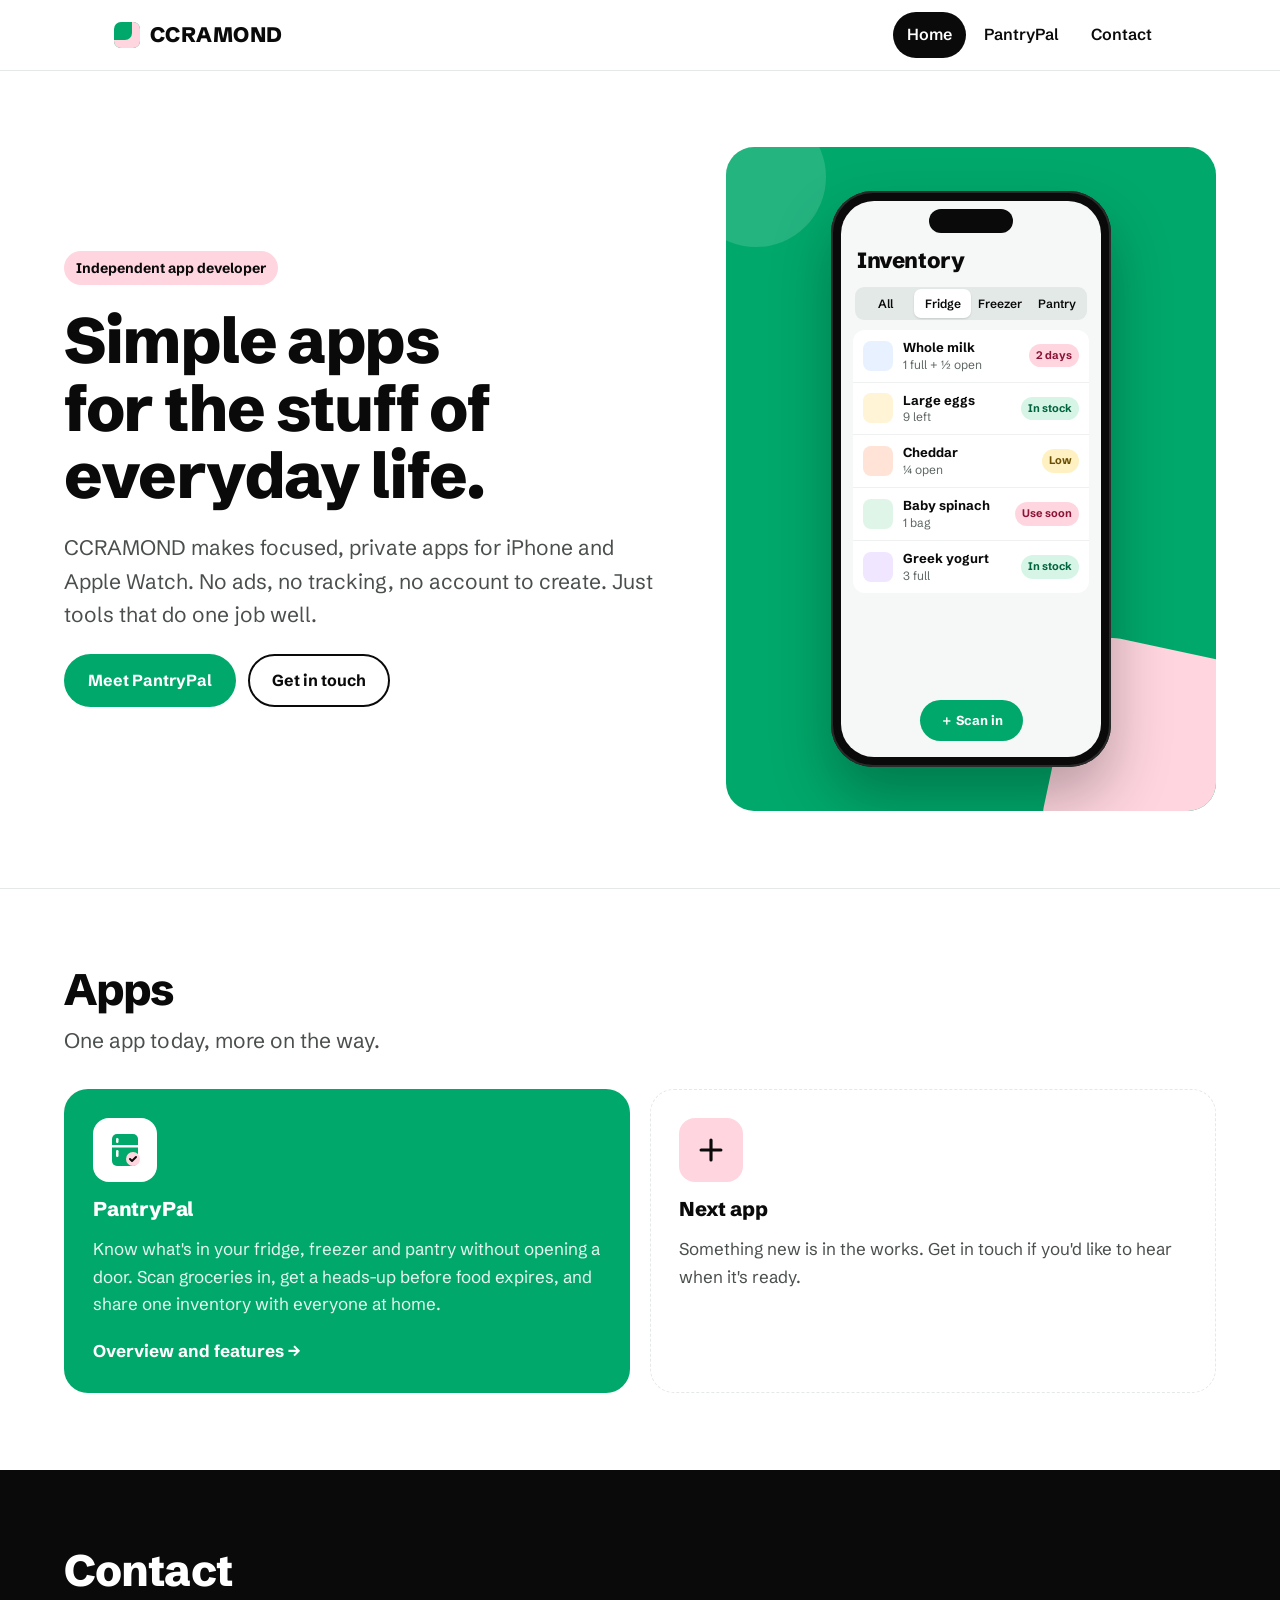
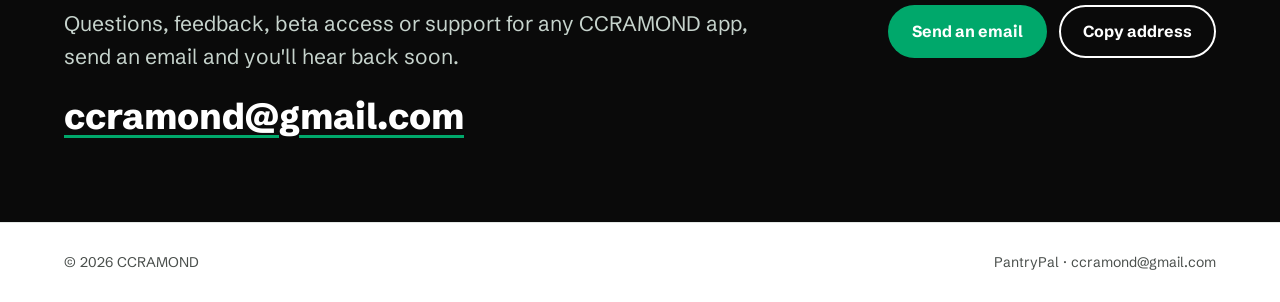
==== index.html @ 5ffdce91 "Add files via upload" ====
<!DOCTYPE html>
<html lang="en">
<head>
<meta charset="utf-8">
<meta name="viewport" content="width=device-width, initial-scale=1">
<title>CCRAMOND | Apps</title>
<meta name="description" content="CCRAMOND builds simple, private apps for everyday life, starting with PantryPal for iPhone and Apple Watch.">
<link rel="preconnect" href="https://fonts.googleapis.com">
<link rel="preconnect" href="https://fonts.gstatic.com" crossorigin>
<link href="https://fonts.googleapis.com/css2?family=Schibsted+Grotesk:wght@400;600;700;800&display=swap" rel="stylesheet">
<link rel="stylesheet" href="style.css">
</head>
<body>

<header>
  <div class="wrap">
    <a class="logo" href="index.html"><i aria-hidden="true"></i>CCRAMOND</a>
    <nav aria-label="Main">
      <a href="index.html" aria-current="page">Home</a>
      <a href="pantrypal.html">PantryPal</a>
      <a href="index.html#contact">Contact</a>
    </nav>
  </div>
</header>

<main>
  <section class="band hero">
    <div class="wrap">
      <div class="copy">
        <span class="tag">Independent app developer</span>
        <h1>Simple apps for the stuff of everyday life.</h1>
        <p class="lead">CCRAMOND makes focused, private apps for iPhone and Apple Watch. No ads, no tracking, no account to create. Just tools that do one job well.</p>
        <div class="row">
          <a class="btn primary" href="pantrypal.html">Meet PantryPal</a>
          <a class="btn ghost" href="#contact">Get in touch</a>
        </div>
      </div>

      <div class="stage" aria-hidden="true">
        <div class="phone">
          <div class="screen">
            <div class="island"></div>
            <div class="bar"><b>Inventory</b></div>
            <div class="seg"><span>All</span><span class="on">Fridge</span><span>Freezer</span><span>Pantry</span></div>
            <div class="list">
              <div class="item"><span class="dot" style="background:#e8f1ff"></span><div><strong>Whole milk</strong><small>1 full + ½ open</small></div><span class="badge b-warn">2 days</span></div>
              <div class="item"><span class="dot" style="background:#fff4d6"></span><div><strong>Large eggs</strong><small>9 left</small></div><span class="badge b-ok">In stock</span></div>
              <div class="item"><span class="dot" style="background:#ffe3d6"></span><div><strong>Cheddar</strong><small>¼ open</small></div><span class="badge b-low">Low</span></div>
              <div class="item"><span class="dot" style="background:#dff5e8"></span><div><strong>Baby spinach</strong><small>1 bag</small></div><span class="badge b-warn">Use soon</span></div>
              <div class="item"><span class="dot" style="background:#f0e6ff"></span><div><strong>Greek yogurt</strong><small>3 full</small></div><span class="badge b-ok">In stock</span></div>
            </div>
            <div class="fab">＋ Scan in</div>
          </div>
        </div>
      </div>
    </div>
  </section>

  <section class="band" id="apps" style="border-top:1px solid var(--line)">
    <div class="wrap">
      <h2>Apps</h2>
      <p class="lead" style="margin-top:12px">One app today, more on the way.</p>
      <div class="apps">
        <a class="app feature" href="pantrypal.html">
          <span class="icon" style="background:#fff">
            <svg viewBox="0 0 40 40" width="40" height="40" aria-hidden="true"><rect x="7" y="4" width="26" height="32" rx="5" fill="#00a86b"/><rect x="7" y="15" width="26" height="2.5" fill="#fff"/><rect x="11" y="8" width="2.5" height="5" rx="1.2" fill="#fff"/><rect x="11" y="20" width="2.5" height="7" rx="1.2" fill="#fff"/><circle cx="28" cy="29" r="7" fill="#ffd6e0"/><path d="M25 29l2 2 4-4" stroke="#0a0a0a" stroke-width="2" fill="none" stroke-linecap="round" stroke-linejoin="round"/></svg>
          </span>
          <h3>PantryPal</h3>
          <p>Know what's in your fridge, freezer and pantry without opening a door. Scan groceries in, get a heads-up before food expires, and share one inventory with everyone at home.</p>
          <span class="more">Overview and features →</span>
        </a>
        <div class="app soon">
          <span class="icon" style="background:var(--pink)">
            <svg viewBox="0 0 40 40" width="36" height="36" aria-hidden="true"><path d="M20 9v22M9 20h22" stroke="currentColor" stroke-width="3.5" stroke-linecap="round" style="color:var(--pink-ink)"/></svg>
          </span>
          <h3>Next app</h3>
          <p>Something new is in the works. Get in touch if you'd like to hear when it's ready.</p>
        </div>
      </div>
    </div>
  </section>

  <section class="band contact" id="contact">
    <div class="wrap box">
      <div style="display:grid;gap:14px">
        <h2>Contact</h2>
        <p class="lead">Questions, feedback, beta access or support for any CCRAMOND app, send an email and you'll hear back soon.</p>
        <a class="mail" href="mailto:ccramond@gmail.com">ccramond@gmail.com</a>
      </div>
      <div style="display:grid;gap:10px;justify-items:start">
        <div class="row">
          <a class="btn primary" href="mailto:ccramond@gmail.com?subject=Hello%20from%20ccramond.com">Send an email</a>
          <button class="btn ghost" id="copy" type="button">Copy address</button>
        </div>
        <p class="note" id="copied" aria-live="polite"></p>
      </div>
    </div>
  </section>
</main>

<footer>
  <div class="wrap">
    <span>© <span id="yr">2026</span> CCRAMOND</span>
    <span><a href="pantrypal.html">PantryPal</a> · <a href="mailto:ccramond@gmail.com">ccramond@gmail.com</a></span>
  </div>
</footer>

<script>
{
  const yr = document.getElementById('yr');
  yr.textContent = new Date().getFullYear();
  const btn = document.getElementById('copy'), note = document.getElementById('copied');
  btn.addEventListener('click', async () => {
    try { await navigator.clipboard.writeText('ccramond@gmail.com'); note.textContent = 'Copied to clipboard.'; }
    catch (e) { note.textContent = 'Copy failed. The address is ccramond@gmail.com'; }
  });
}
</script>
</body>
</html>
---- style.css ----
/*
VOICE: calm, confident indie studio; a few words, lots of air.
IDEA: the pantry shelf label: crisp blocks of colour, bold type, items in tidy rows.
PICTURE: an iPhone showing PantryPal's inventory, drawn in HTML so it stays sharp.
COLOUR and TYPE: white, emerald #00a86b, pale pink #ffd6e0, black; night #04140d. Schibsted Grotesk.
LAYOUT: full-width bands cut into rectangles; content up to 1180px; stacks below 760px.
*/
:root{color-scheme:light dark;
  --bg:light-dark(#ffffff,#04140d);
  --ink:light-dark(#0a0a0a,#eef7f2);
  --soft:light-dark(#4a4f4c,#a9bfb3);
  --line:light-dark(#e4e8e6,#163326);
  --card:light-dark(#f5f8f6,#0a2318);
  --green:#00a86b;--green-ink:#ffffff;
  --pink:light-dark(#ffd6e0,#3a1d26);--pink-ink:light-dark(#0a0a0a,#ffd6e0);
  --deep:light-dark(#0a0a0a,#000c07)}
:root[data-theme=light]{color-scheme:light}:root[data-theme=dark]{color-scheme:dark}
*{box-sizing:border-box;min-width:0}
html{scroll-padding-top:80px;scroll-behavior:smooth}
@media(prefers-reduced-motion:reduce){html{scroll-behavior:auto}*{animation:none!important;transition:none!important}}
body{margin:0;background:var(--bg);color:var(--ink);font:17px/1.6 "Schibsted Grotesk",system-ui,-apple-system,"Segoe UI",sans-serif;overflow-x:clip}
a{color:inherit}
.wrap{max-width:1180px;margin:0 auto}
.band{padding:clamp(40px,6vw,88px) max(5vw,18px)}
h1,h2,h3{font-weight:800;line-height:1.05;margin:0;text-wrap:balance;letter-spacing:-.02em}
h1{font-size:clamp(38px,6vw,64px)}
h2{font-size:clamp(30px,4vw,44px)}
h3{font-size:20px;line-height:1.25;letter-spacing:-.01em}
p{margin:0}
.lead{font-size:clamp(18px,2vw,21px);color:var(--soft);max-width:34em}

/* header */
header{position:sticky;top:0;z-index:10;background:color-mix(in srgb,var(--bg) 88%,transparent);backdrop-filter:blur(10px);border-bottom:1px solid var(--line)}
header .wrap{display:flex;align-items:center;justify-content:space-between;gap:12px;flex-wrap:wrap;padding:12px max(5vw,18px)}
.logo{font-weight:800;font-size:21px;letter-spacing:.02em;text-decoration:none;display:flex;align-items:center;gap:10px}
.logo i{width:26px;height:26px;border-radius:7px;background:var(--green);display:inline-block;box-shadow:inset -8px -8px 0 var(--pink)}
nav{display:flex;gap:4px;flex-wrap:wrap}
nav a{text-decoration:none;font-weight:600;font-size:16px;padding:10px 14px;border-radius:999px;min-height:44px;display:inline-flex;align-items:center}
nav a:hover{background:var(--card)}
nav a[aria-current=page]{background:var(--ink);color:var(--bg)}
a:focus-visible,button:focus-visible{outline:3px solid var(--green);outline-offset:3px}

/* buttons */
.btn{display:inline-flex;align-items:center;gap:8px;min-height:48px;padding:12px 22px;border-radius:999px;font:inherit;font-weight:700;font-size:16px;text-decoration:none;border:2px solid transparent;cursor:pointer}
.btn.primary{background:var(--green);color:var(--green-ink)}
.btn.primary:hover{filter:brightness(1.07)}
.btn.ghost{border-color:currentColor;background:transparent;color:inherit}
.row{display:flex;gap:12px;flex-wrap:wrap;align-items:center}

/* hero */
.hero .wrap{display:grid;grid-template-columns:minmax(0,1.1fr) minmax(0,.9fr);gap:clamp(28px,5vw,64px);align-items:center}
.hero .copy{display:grid;gap:22px}
.tag{display:inline-block;width:max-content;max-width:100%;background:var(--pink);color:var(--pink-ink);font-weight:700;font-size:14px;padding:6px 12px;border-radius:999px}
.stage{background:var(--green);border-radius:28px;padding:clamp(24px,4vw,44px);display:grid;place-items:center;position:relative;overflow:hidden;min-height:440px}
.stage::before{content:"";position:absolute;right:-60px;bottom:-60px;width:220px;height:220px;border-radius:40px;background:var(--pink);transform:rotate(12deg)}
.stage::after{content:"";position:absolute;left:-40px;top:-40px;width:140px;height:140px;border-radius:50%;background:rgba(255,255,255,.14)}

/* phone mock-up */
.phone{position:relative;z-index:1;width:min(280px,100%);aspect-ratio:9/18.5;background:#0a0a0a;border-radius:42px;padding:10px;box-shadow:0 30px 60px rgba(0,0,0,.28),inset 0 0 0 2px #2a2a2a;animation:float 6s ease-in-out infinite}
@keyframes float{50%{transform:translateY(-8px)}}
.screen{height:100%;background:#f6f8f7;color:#0a0a0a;border-radius:33px;overflow:hidden;display:flex;flex-direction:column;font-size:13px}
.island{width:84px;height:24px;background:#0a0a0a;border-radius:20px;margin:8px auto 6px}
.screen .bar{padding:4px 16px 8px}
.screen .bar b{font-size:22px;font-weight:800;letter-spacing:-.02em}
.seg{display:flex;margin:0 14px 10px;background:#e3e9e6;border-radius:9px;padding:2px}
.seg span{flex:1;text-align:center;padding:5px 0;border-radius:7px;font-weight:600;font-size:12px}
.seg span.on{background:#fff;box-shadow:0 1px 2px rgba(0,0,0,.12)}
.list{margin:0 12px;background:#fff;border-radius:12px;overflow:hidden}
.item{display:flex;align-items:center;gap:10px;padding:9px 10px;border-bottom:1px solid #eef1ef}
.item:last-child{border:0}
.dot{width:30px;height:30px;border-radius:8px;flex:none}
.item div{flex:1;line-height:1.3}
.item strong{display:block;font-size:13px}
.item small{color:#5d6662;font-size:12px}
.badge{font-size:11px;font-weight:700;padding:3px 7px;border-radius:999px;white-space:nowrap}
.b-warn{background:#ffd6e0;color:#8a1538}.b-low{background:#fff1c2;color:#6b4e00}.b-ok{background:#d6f5e7;color:#00653f}
.fab{margin:auto auto 16px;background:#00a86b;color:#fff;font-weight:700;padding:10px 20px;border-radius:999px;font-size:13px;display:flex;gap:6px;align-items:center}

/* apps grid */
.apps{display:grid;grid-template-columns:repeat(auto-fit,minmax(min(100%,320px),1fr));gap:20px;margin-top:32px}
.app{border-radius:24px;padding:28px;display:grid;gap:14px;align-content:start;text-decoration:none;border:1px solid var(--line);background:var(--card);transition:transform .2s}
a.app:hover{transform:translateY(-3px)}
.app.feature{background:var(--green);color:var(--green-ink);border-color:transparent}
.app.feature p{color:rgba(255,255,255,.9)}
.app p{color:var(--soft)}
.app .icon{width:64px;height:64px;border-radius:16px;display:grid;place-items:center}
.app .more{font-weight:700;margin-top:6px}
.app.soon{border-style:dashed;background:transparent}

/* split section */
.split{display:grid;grid-template-columns:minmax(0,1fr) minmax(0,1fr);gap:clamp(24px,5vw,64px);align-items:start}
.split .copy{display:grid;gap:16px}

/* features */
.features{display:grid;grid-template-columns:repeat(auto-fit,minmax(min(100%,260px),1fr));gap:18px;margin-top:32px}
.feat{background:var(--card);border:1px solid var(--line);border-radius:20px;padding:24px;display:grid;gap:10px;align-content:start}
.feat svg{width:40px;height:40px}
.feat ul{margin:0;padding-left:18px;color:var(--soft);font-size:16px;display:grid;gap:6px}

/* facts strip */
.facts{display:grid;grid-template-columns:repeat(auto-fit,minmax(min(100%,200px),1fr));gap:1px;background:var(--line);border:1px solid var(--line);border-radius:20px;overflow:hidden;margin-top:28px}
.facts div{background:var(--bg);padding:20px 22px}
.facts dt{font-size:14px;color:var(--soft)}
.facts dd{margin:4px 0 0;font-weight:700}

/* contact */
.contact{background:var(--deep);color:#fff}
.contact .lead{color:#c6d3cc}
.contact .box{display:grid;grid-template-columns:minmax(0,1fr) auto;gap:28px;align-items:center}
.mail{font-size:clamp(22px,3.4vw,36px);font-weight:800;color:#fff;overflow-wrap:anywhere;text-decoration-color:var(--green);text-underline-offset:6px}
.contact .btn.ghost{color:#fff}
.note{font-size:14px;color:#9fb3a8;min-height:1.4em}

/* footer */
footer{padding:28px max(5vw,18px);border-top:1px solid var(--line);color:var(--soft);font-size:14px}
footer .wrap{display:flex;justify-content:space-between;gap:12px;flex-wrap:wrap}
footer a{text-decoration:none}

@media(max-width:760px){
  .hero .wrap,.split,.contact .box{grid-template-columns:minmax(0,1fr)}
  .stage{min-height:0}
  nav a{padding:10px 12px}
}
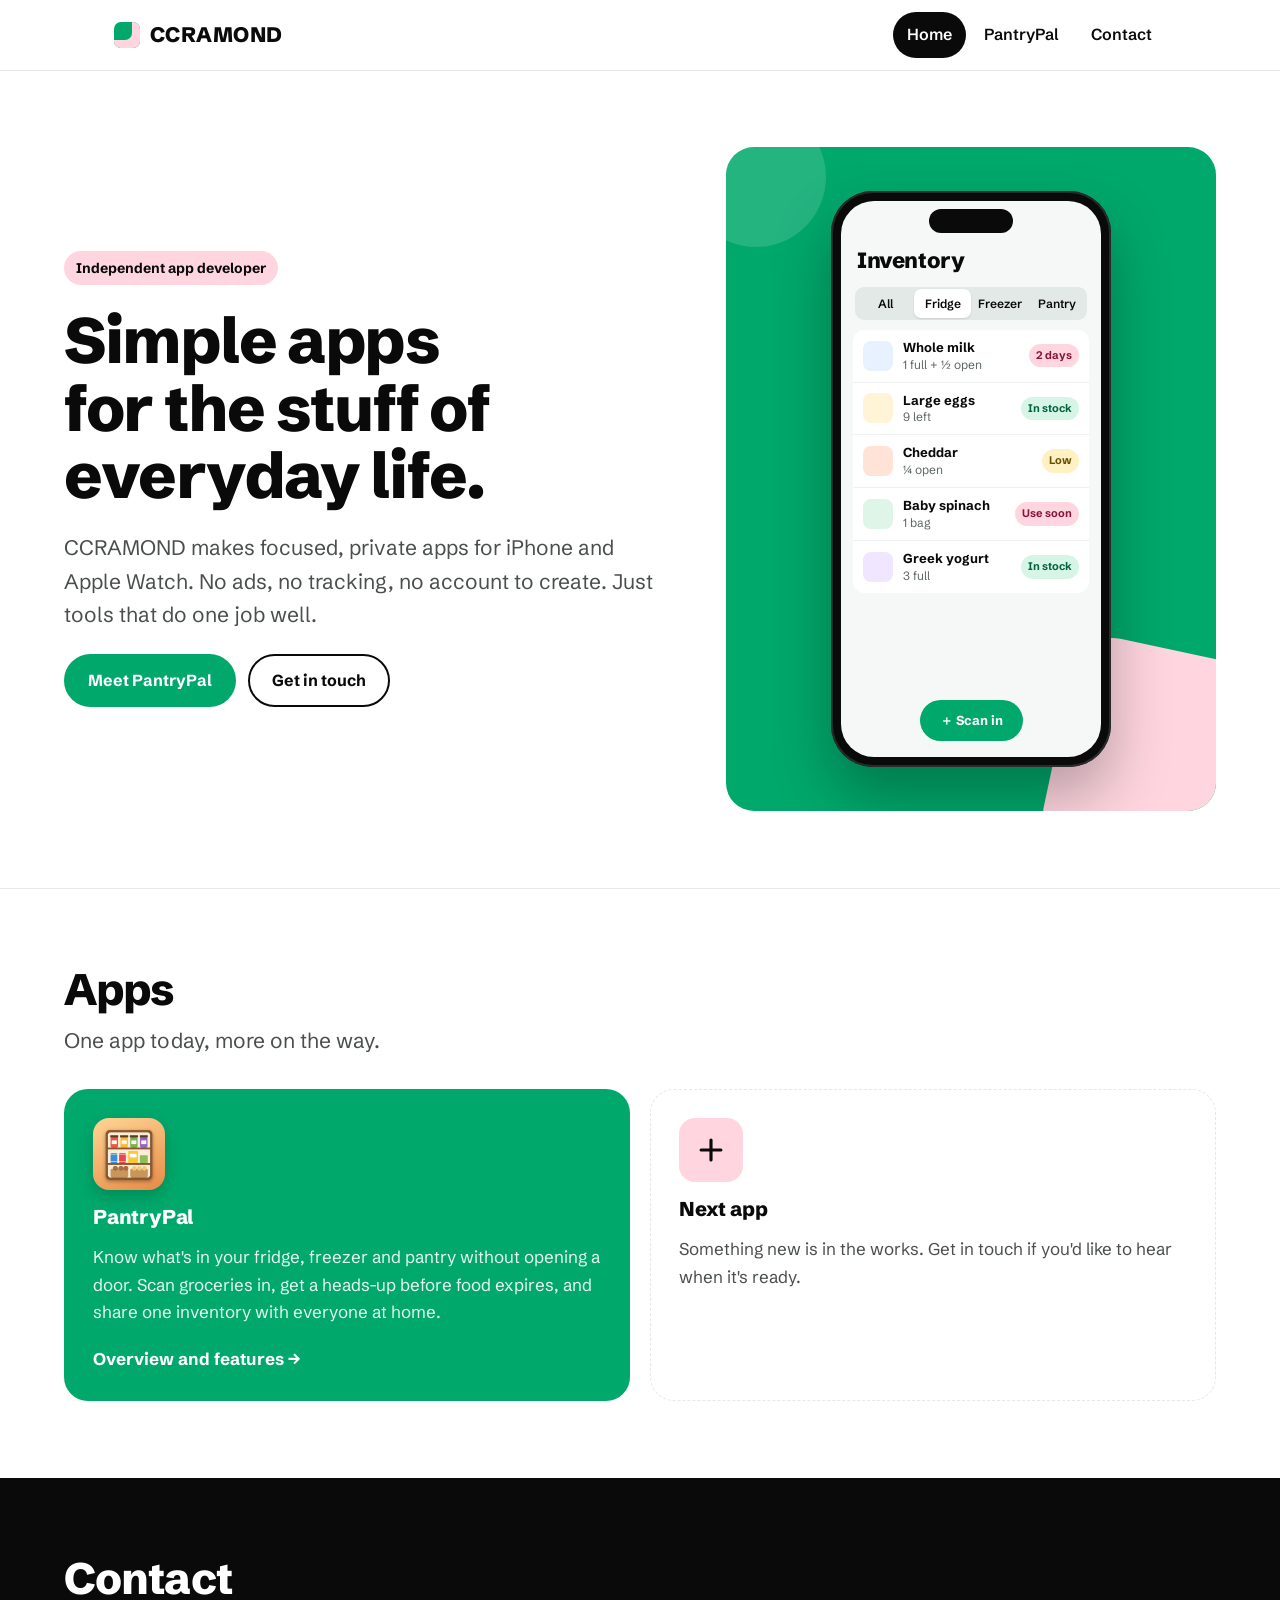
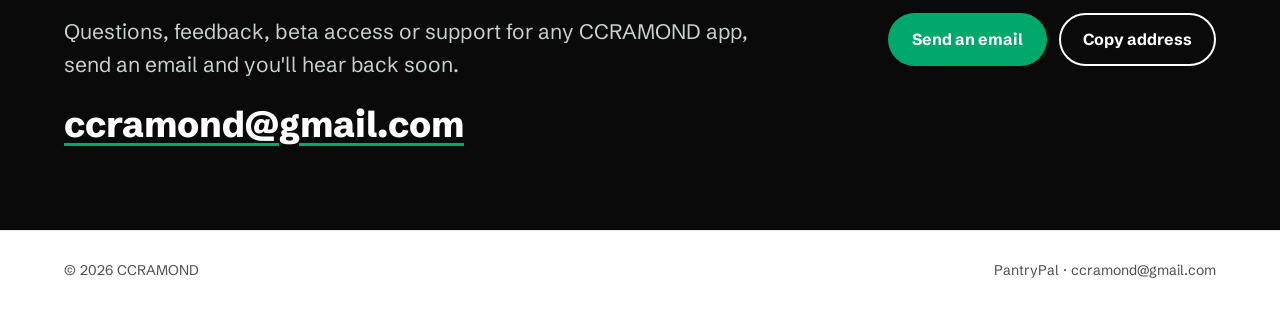
==== commit f96e87d5: "Add files via upload" ====
--- a/index.html
+++ b/index.html
@@ -62,9 +62,7 @@
       <p class="lead" style="margin-top:12px">One app today, more on the way.</p>
       <div class="apps">
         <a class="app feature" href="pantrypal.html">
-          <span class="icon" style="background:#fff">
-            <svg viewBox="0 0 40 40" width="40" height="40" aria-hidden="true"><rect x="7" y="4" width="26" height="32" rx="5" fill="#00a86b"/><rect x="7" y="15" width="26" height="2.5" fill="#fff"/><rect x="11" y="8" width="2.5" height="5" rx="1.2" fill="#fff"/><rect x="11" y="20" width="2.5" height="7" rx="1.2" fill="#fff"/><circle cx="28" cy="29" r="7" fill="#ffd6e0"/><path d="M25 29l2 2 4-4" stroke="#0a0a0a" stroke-width="2" fill="none" stroke-linecap="round" stroke-linejoin="round"/></svg>
-          </span>
+          <img class="appicon" src="images/pantrypal-icon.png" width="72" height="72" alt="PantryPal app icon">
           <h3>PantryPal</h3>
           <p>Know what's in your fridge, freezer and pantry without opening a door. Scan groceries in, get a heads-up before food expires, and share one inventory with everyone at home.</p>
           <span class="more">Overview and features →</span>
--- a/style.css
+++ b/style.css
@@ -86,6 +86,9 @@
 .app .icon{width:64px;height:64px;border-radius:16px;display:grid;place-items:center}
 .app .more{font-weight:700;margin-top:6px}
 .app.soon{border-style:dashed;background:transparent}
+.appicon{display:block;width:72px;height:72px;border-radius:22.5%;box-shadow:0 6px 16px rgba(0,0,0,.18)}
+.appicon.big{width:clamp(72px,9vw,96px);height:auto;aspect-ratio:1}
+.title-row{display:flex;align-items:center;gap:clamp(14px,2vw,22px);flex-wrap:wrap}
 
 /* split section */
 .split{display:grid;grid-template-columns:minmax(0,1fr) minmax(0,1fr);gap:clamp(24px,5vw,64px);align-items:start}
